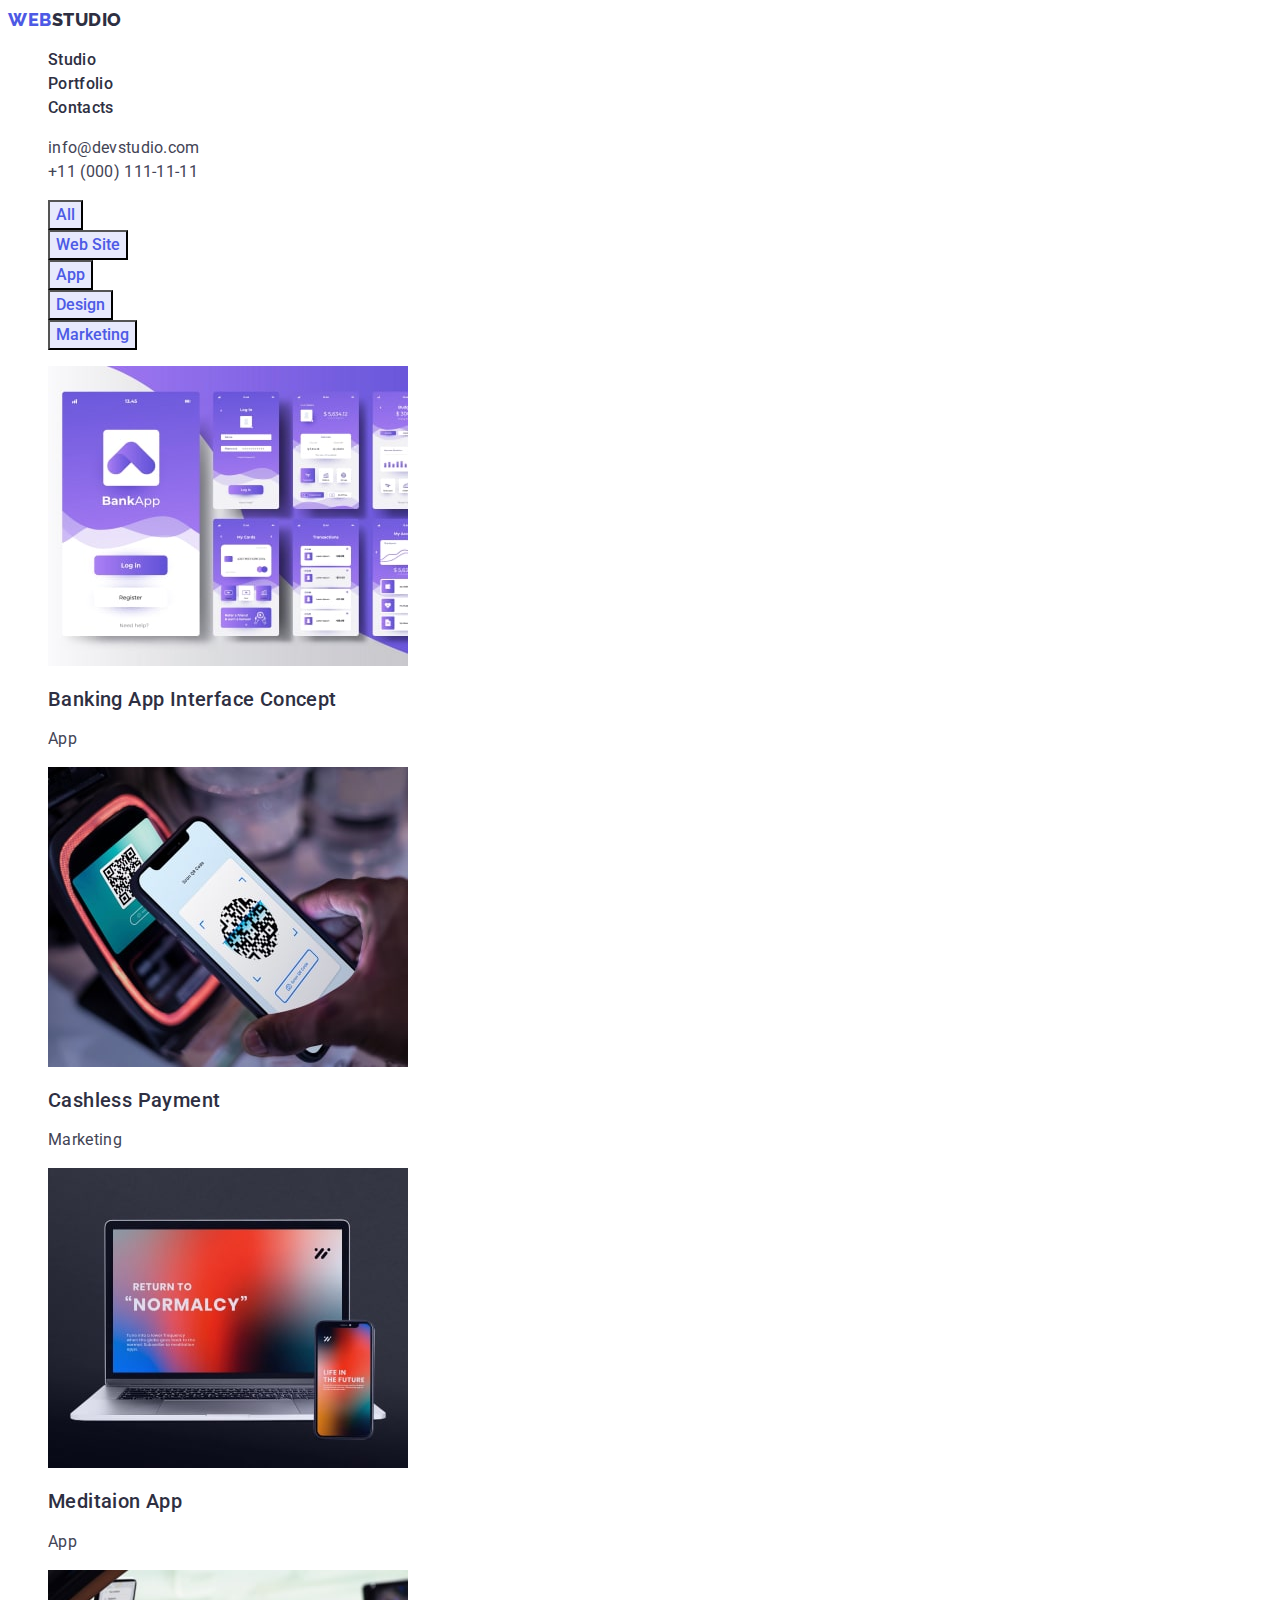
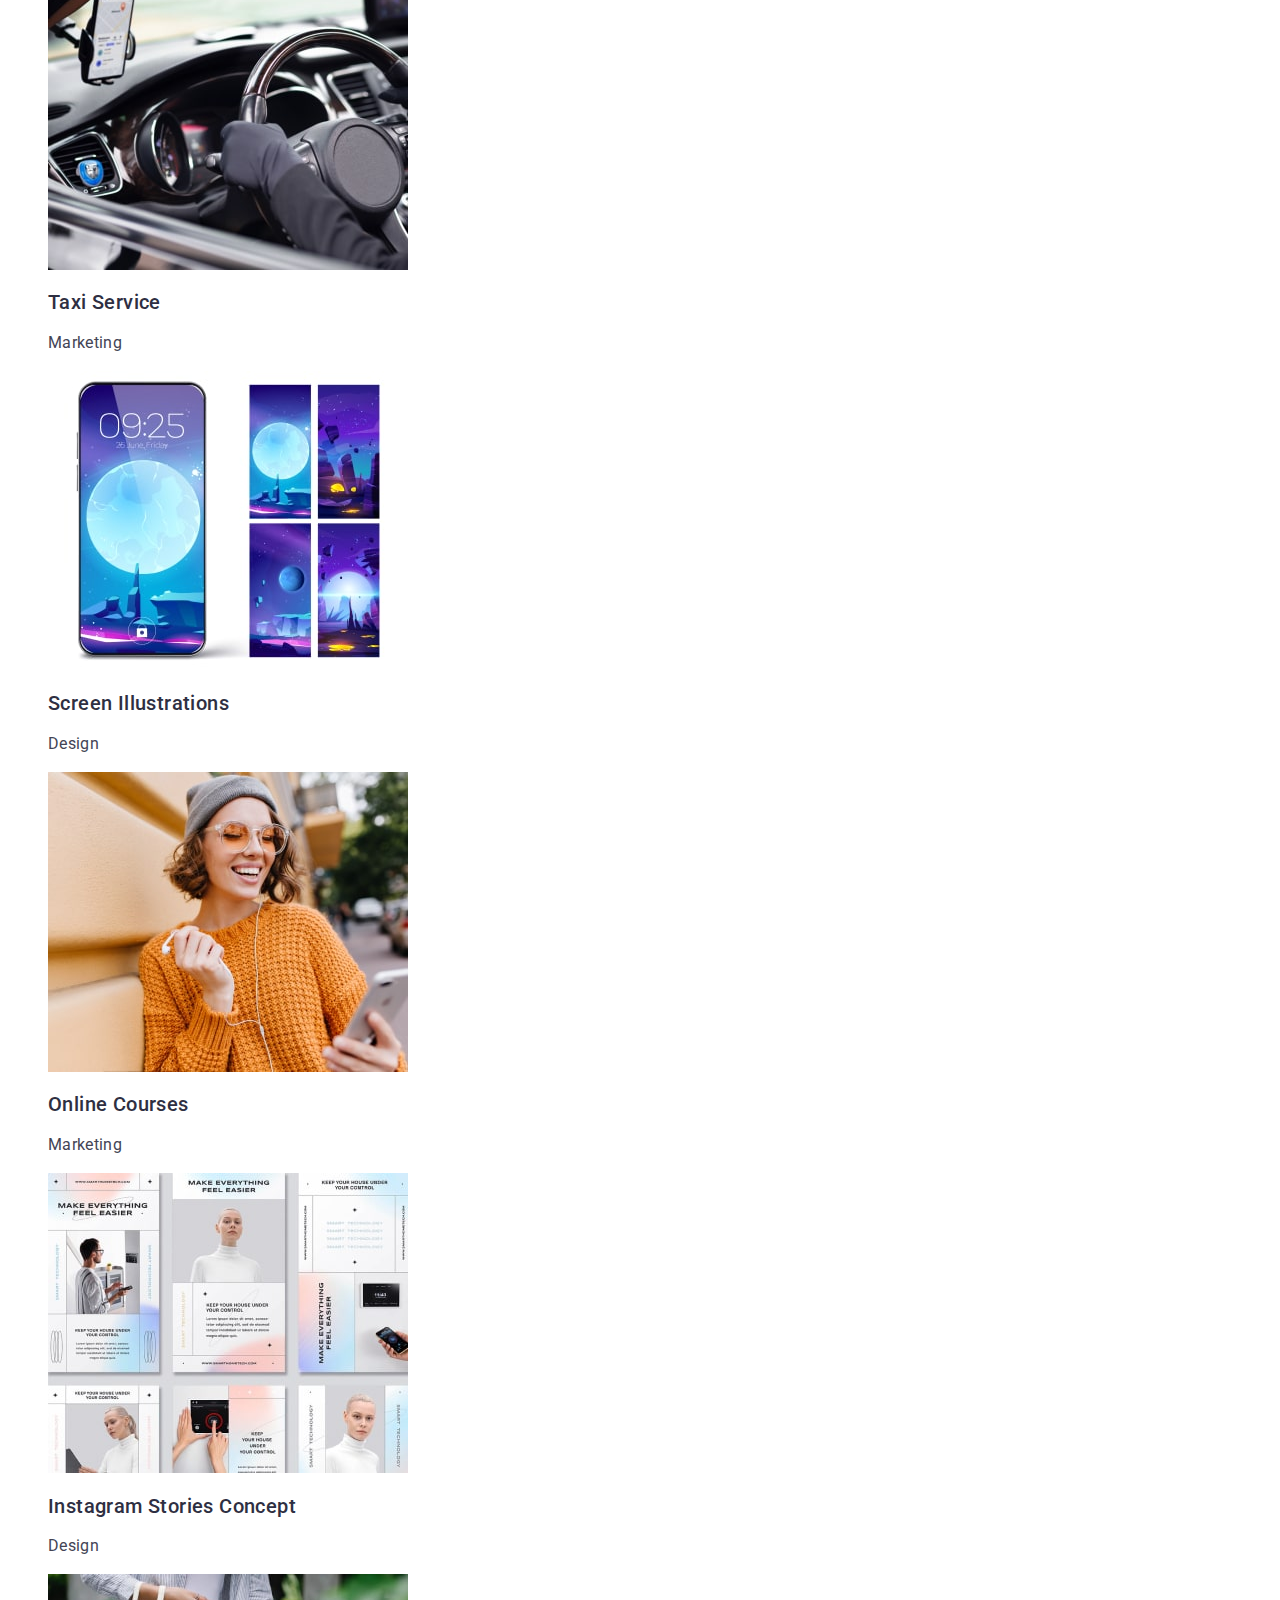
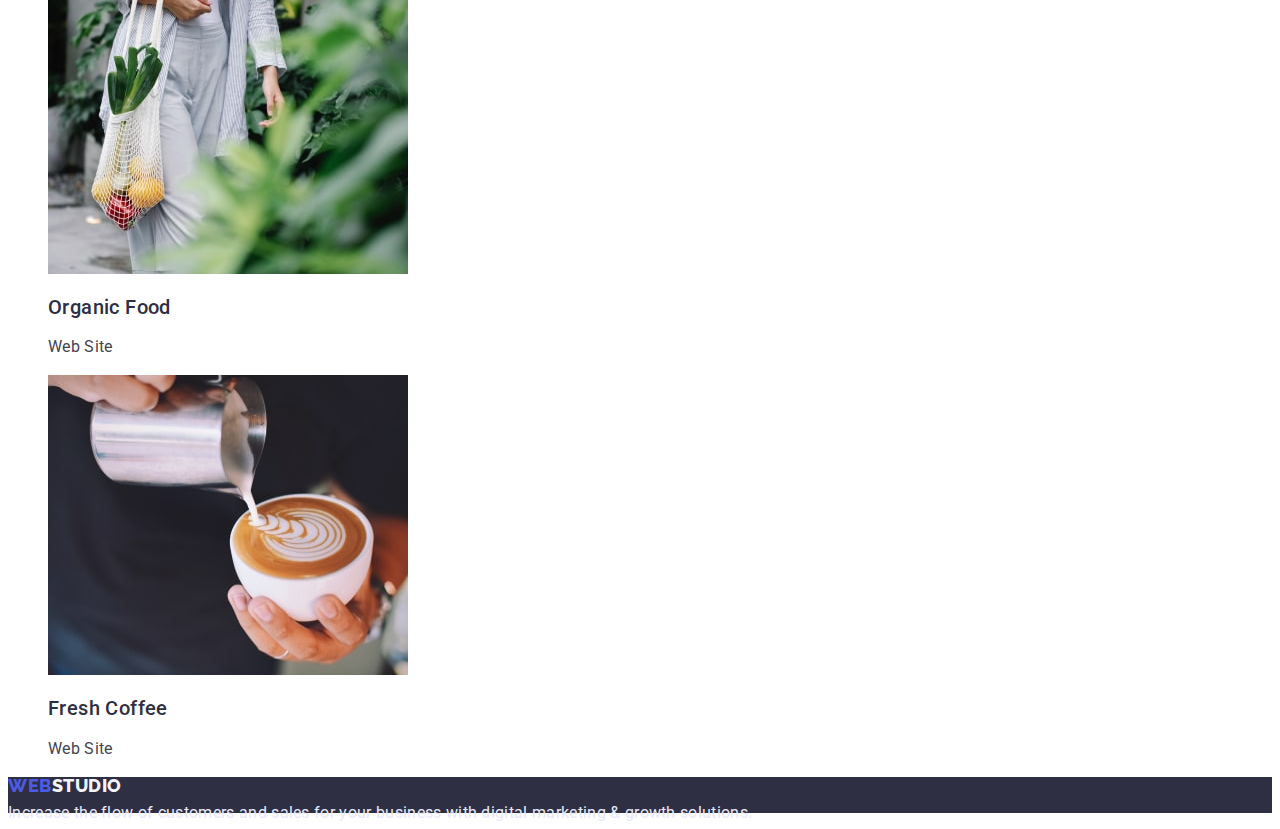
==== portfolio.html @ eefeaeb1 "copy" ====
<!DOCTYPE html>
<html lang="en">
<head>
    <meta charset="UTF-8">
    <meta http-equiv="X-UA-Compatible" content="IE=edge">
    <meta name="viewport" content="width=device-width, initial-scale=1.0">
    <title>Portfolio</title>
    <link rel="preconnect" href="https://fonts.googleapis.com">
    <link rel="preconnect" href="https://fonts.gstatic.com" crossorigin>
    <link href="https://fonts.googleapis.com/css2?family=Raleway:wght@800&family=Roboto:wght@400;500;700&display=swap" rel="stylesheet">
    <link rel="stylesheet" href="./css/styles.css">
</head>
<body>
    <header>
        <nav>
            <a class="logo-title" href="./index.html">Web<span class="logo-title-secondary">Studio</span></a>
            <ul class="navigate">
                <li ><a class="navigate-item" href="./index.html">Studio</a></li>
                <li ><a class="navigate-item" href="./portfolio.html">Portfolio</a></li>
                <li ><a class="navigate-item" href="">Contacts</a></li>
                
            </ul>
        </nav>
        <address>
            <Ul >
                <li ><a class="head-link" href="mailto:info@devstudio.com">info@devstudio.com</a></li>
                <li><a class="head-link" href="tel:+110001111111">+11 (000) 111-11-11</a></li>
            </Ul>
        </address>
            
        
    </header>
    <section class="portfolio">
        <h1 class="visually-hidden">Portfolio</h1>
        
        <ul class="portfolio-nav" >
            <li><button class="portfilio-btn" type="button">All</button></li>
            <li><button class="portfilio-btn" type="button">Web Site</button></li>
            <li><button class="portfilio-btn" type="button">App</button></li>
            <li><button class="portfilio-btn" type="button">Design</button></li>
            <li><button class="portfilio-btn" type="button">Marketing</button></li>
         </ul>
        
        <ul>
            <li>
                <a class="item" href="">
                    <img src="./images/img-5-min.jpg" alt="Bankup">
                    <h2 class="prtf-list-title">Banking App Interface Concept</h2>
                    <p class="item-text">App</p>
                    </a>
                
            </li>
            <li>
                <a class="item" href="">
                    <img src="./images/img-6-min.jpg" alt="Scaner">
                    <h2 class="prtf-list-title" >Cashless Payment</h2>
                    <p class="item-text" >Marketing</p>
                </a>
            </li>
            <li>
                <a class="item" href="">
                    
                    <img src="./images/img-7-min.jpg" alt="Laptop and phone">
                    <h2 class="prtf-list-title" >Meditaion App</h2>
                    <p class="item-text" >App</p>
                    
                </a>
            </li>
            <li>
                <a class="item" href="">
                    <img src="./images/img-8-min.jpg" alt="Car">
                    <h2 class="prtf-list-title" >Taxi Service</h2>
                    <p class="item-text" >Marketing</p>
                </a>
            </li>
            <li>
                <a class="item" href="">
                    <img src="./images/img-9-min.jpg" alt="Screen Illustrations">
                    <h2 class="prtf-list-title" >Screen Illustrations</h2>
                    <p class="item-text" >Design</p>
                    </a>
            </li>
            <li>
                <a class="item" href="">
                    
                    <img src="./images/img-10-min.jpg" alt="Girl">
                    <h2 class="prtf-list-title" >Online Courses</h2>
                    <p class="item-text" >Marketing</p>
                    
                </a>
            </li>
            <li>
                <a class="item" href="">
                    
                    <img src="./images/img-11-min.jpg" alt="Instagram Stories Concept">
                    <h2 class="prtf-list-title" >Instagram Stories Concept</h2>
                    <p class="item-text" >Design</p>
                    
                </a>
            </li>
            <li>
                <a class="item" href="">
                    
                    <img src="./images/img-12-min.jpg" alt="Organic Food">
                    <h2 class="prtf-list-title" >Organic Food</h2>
                    <p class="item-text" >Web Site</p>
                    
                </a>
            </li>
            <li>
                <a class="item" href="">
                    
                    <img src="./images/img-13-min.jpg" alt="Fresh Coffee">
                    <h2 class="prtf-list-title" >Fresh Coffee</h2>
                    <p class="item-text" >Web Site</p>
                    
                </a>
            </li>
        </ul>
    </section>
    <footer class="fotter">
        <a class="fotter-logo" href="./index.html">Web<span class="fotter-logo-secondary">Studio</span></a>
        <p class="fotter-text">Increase the flow of customers and sales for your business with digital marketing & growth solutions.</p>
    </footer>


</body>
</html>
---- css/styles.css ----
:root {
--primary-text-color: rgba(67, 68, 85, 1);
--title-text-color: rgba(46, 47, 66, 1);
--accent-color: rgba(0, 0, 0, 0.15);
--seccondary-logo-color: rgba(77, 90, 229, 1);
--text-color: rgba(255, 255, 255, 1);
--secondary-bgc: rgba(244, 244, 253, 1);
--fotter-text: rgba(231, 233, 252, 1);
    

}

body {
    background-color: white;
    font-family: 'Roboto',sans-serif;
}
li{
    list-style: none;
}


/*Хедер */

.logo-title {
    font-family: 'Raleway';
    color: var(--seccondary-logo-color);
    text-decoration: none;
    text-transform: uppercase;
    font-weight: 800;
    font-size: 18px;
    line-height: 1.33;
    letter-spacing: 0.03em;

}
 .logo-title-secondary{
    
    color: var(--title-text-color);
    
   
    
 }

 .navigate-item{color: var(--title-text-color);
   
    text-decoration: none;
    font-weight: 500;
font-size: 16px;
line-height: 1.5;
letter-spacing: 0.02em;

 }

 .navigate-item:hover,
 .navigate-item:focus{
   color: var(--seccondary-logo-color);
 }
 .head-link{
   font-style: normal;
    color: var(--primary-text-color);
    text-decoration: none;
    font-size: 16px;
line-height: 1.5;
letter-spacing: 0.02em;

 }
 .head-link:hover,
 .head-link:focus{
   color: var(--seccondary-logo-color);
 }

 /* Герой */

 .hero{
    background-color: var(--title-text-color);

 }
 
 .hero-title{
    color: var(--text-color);
    
font-size: 56px;
line-height: 1.07;
text-align: center;
letter-spacing: 0.02em;

 }

 .hero-button{
    background-color:var(--seccondary-logo-color);
    color: var(--text-color);
    font-size: 16px;
line-height: 1.5;
letter-spacing: 0.04em;
cursor: pointer;

 }

 /* Вторая секция секция */

 .visually-hidden {
    position: absolute;
      white-space: nowrap;
      width: 1px;
      height: 1px;
      overflow: hidden;
      border: 0;
      padding: 0;
      clip: rect(0 0 0 0);
      clip-path: inset(50%);
      margin: -1px;
  }

 .friend-title{
    color: var(--title-text-color);
    font-weight: 500;
font-size: 20px;
line-height: 1.2;
letter-spacing: 0.02em;
 }
 
 .friend-text{
    color: var(--primary-text-color);
    font-size: 16px;
line-height: 1.5px;
letter-spacing: 0.02em;
 }

 /* Третяя секция */

 .act-title{
    color: var(--title-text-color);
    font-size: 36px;
line-height: 40p1.11;
text-align: center;
letter-spacing: 0.02em;

 }

 /* Четверта секція */
 .team{
    background-color:var(--secondary-bgc) ;
 }

 .team-main-titel{
    color: var(--title-text-color);
    font-size: 36px;
line-height: 1.11;
letter-spacing: 0.02em;

 }

 .team-titel{
    color: var(--title-text-color);
    font-size: 20px;
line-height: 1.2;
letter-spacing: 0.02em;
    
 }

 .team-text{
    color: var(--primary-text-color);
    font-size: 16px;
line-height: 1.5;
letter-spacing: 0.02em;
 }
 /* Футер */

 .fotter{
    background-color:var(--title-text-color) ;
 }
 .fotter-logo{
    font-family: 'Raleway';
    color: var(--seccondary-logo-color);
    text-transform: uppercase;
    font-weight: 800;
font-size: 18px;
line-height: 1.16px;
letter-spacing: 0.03em;
text-decoration: none;
 }
 .fotter-logo-secondary{
 color: var(--secondary-bgc);
 }

 .fotter-text{
    color: var(--fotter-text);
    font-size: 16px;
line-height: 1.5px;
letter-spacing: 0.02em;

 }

 /*----------------- Сторінка партфоліо----------------- */

 /* Навігація */

 

 
 .portfilio-btn{
   font-family:'Roboto',sans-serif ;
   font-weight: 500;
   font-size: 16px;
line-height: 1.5;
    color: var(--seccondary-logo-color);
    background-color: var(--fotter-text);
    cursor: pointer;


 }
 .portfilio-btn:hover,
 .partfolio-btn:focus{
    color:var(--text-color) ;
    background-color: rgba(64, 75, 191, 1);

 }

 /* Секція партфоліо */

 .item{
    text-decoration: none;
 }

 .prtf-list-title{
    color: var(--title-text-color);
    font-weight: 500;
font-size: 20px;
line-height: 1.2;
letter-spacing: 0.02em;


 }

 .item-text{
    color: var(--primary-text-color);
    font-size: 16px;
line-height: 1.5;
letter-spacing: 0.02em;

 }
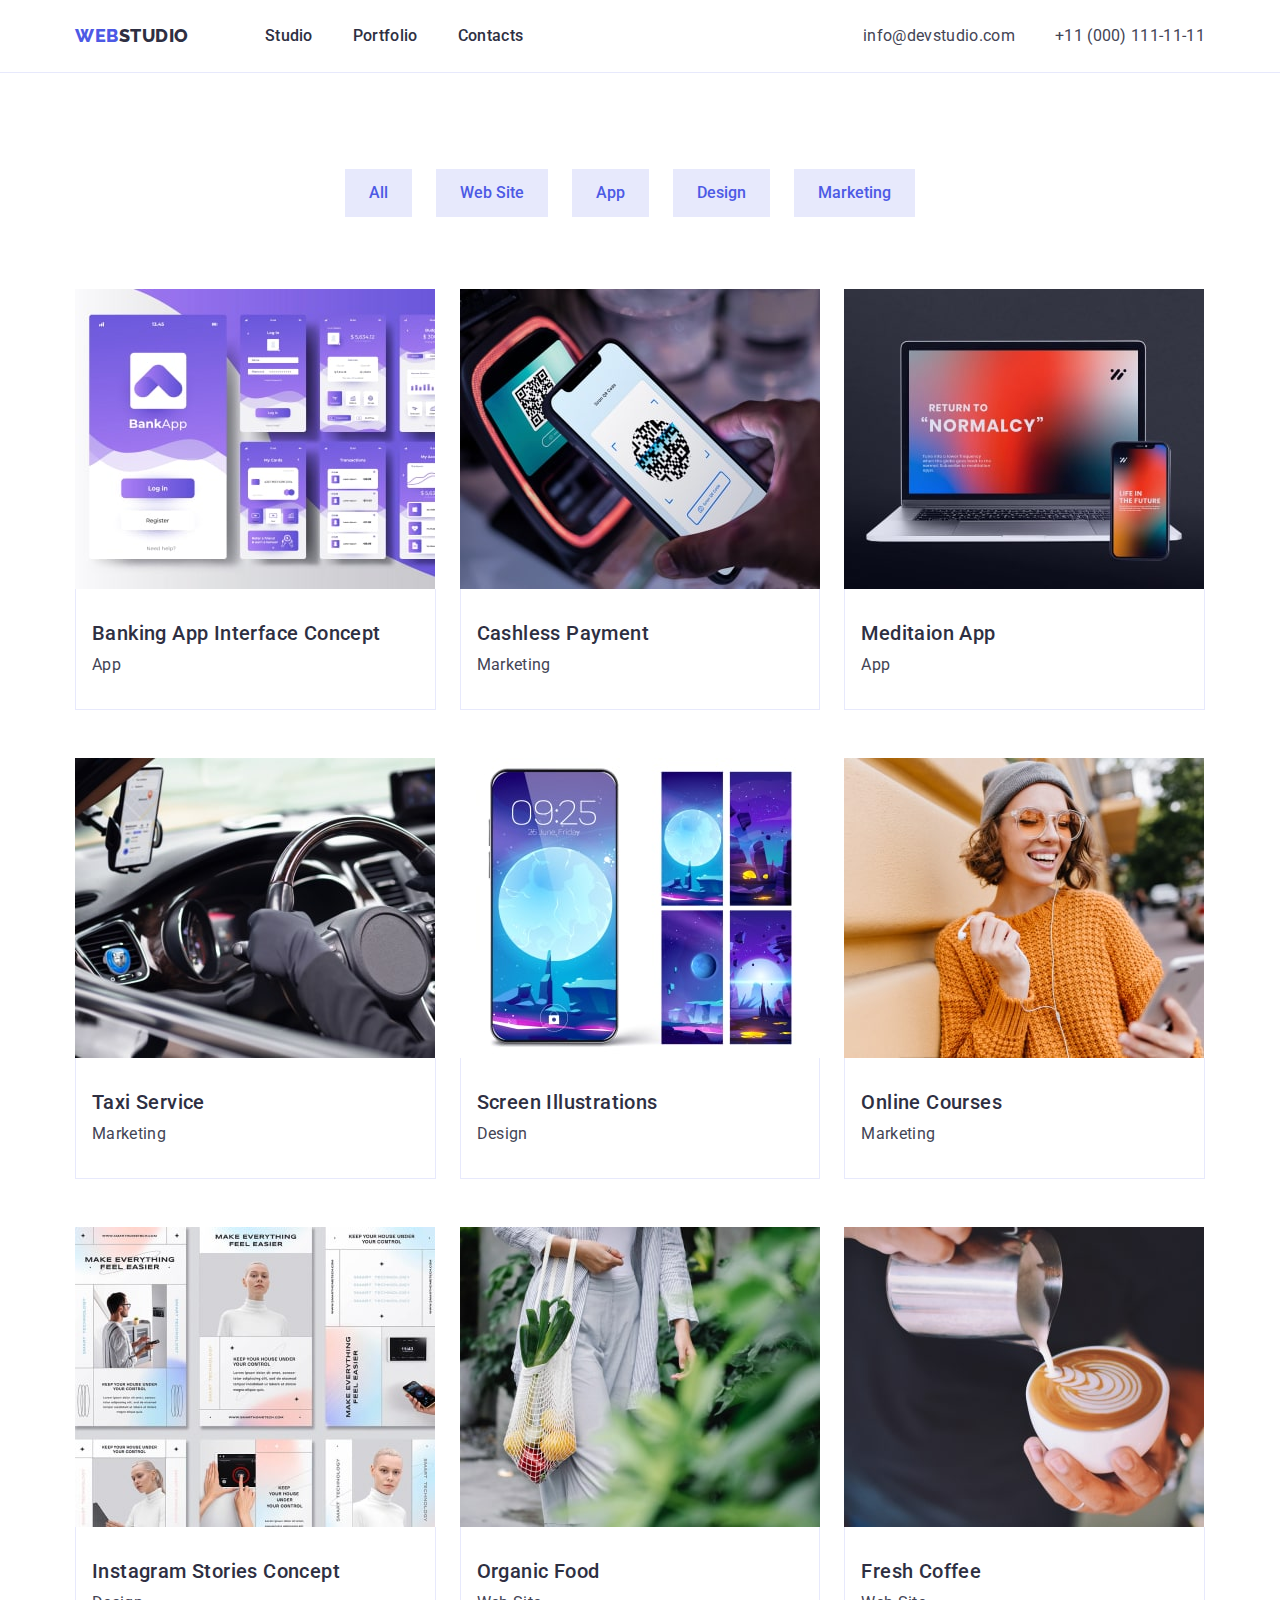
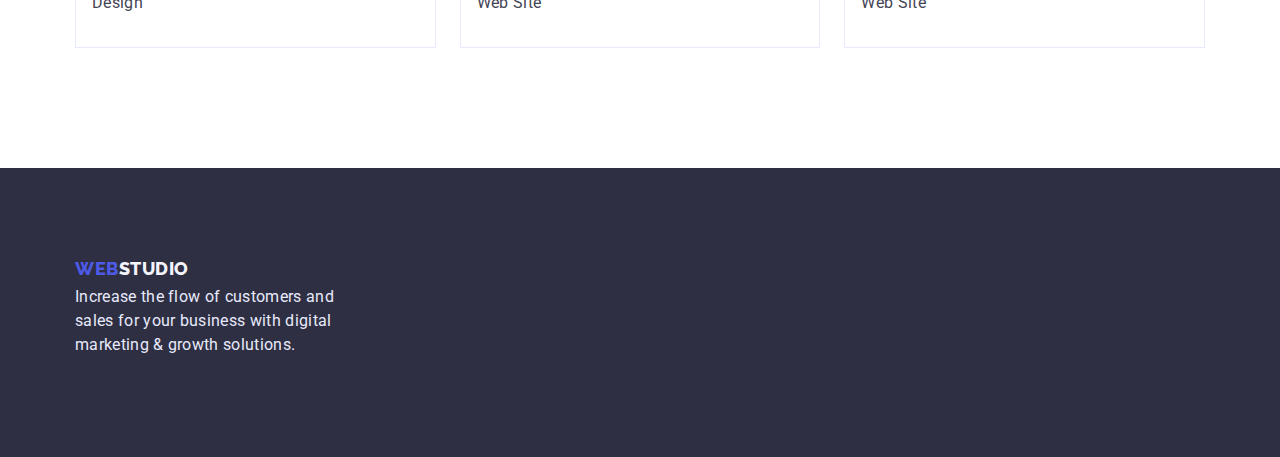
==== commit fc3a00b3: "work" ====
--- a/portfolio.html
+++ b/portfolio.html
@@ -11,22 +11,25 @@
     <link rel="stylesheet" href="./css/styles.css">
 </head>
 <body>
-    <header>
-        <nav>
-            <a class="logo-title" href="./index.html">Web<span class="logo-title-secondary">Studio</span></a>
-            <ul class="navigate">
-                <li ><a class="navigate-item" href="./index.html">Studio</a></li>
-                <li ><a class="navigate-item" href="./portfolio.html">Portfolio</a></li>
-                <li ><a class="navigate-item" href="">Contacts</a></li>
-                
-            </ul>
-        </nav>
-        <address>
-            <Ul >
-                <li ><a class="head-link" href="mailto:info@devstudio.com">info@devstudio.com</a></li>
-                <li><a class="head-link" href="tel:+110001111111">+11 (000) 111-11-11</a></li>
-            </Ul>
-        </address>
+    <header class="header">
+        
+        <div class="conteiner-header">
+            <nav class="head-nav">
+                <a class="logo-title" href="./index.html">Web<span class="logo-title-secondary">Studio</span></a>
+                <ul class="navigate">
+                    <li><a class="navigate-item" href="./index.html">Studio</a></li>
+                    <li><a class="navigate-item" href="./portfolio.html">Portfolio</a></li>
+                    <li><a class="navigate-item" href="">Contacts</a></li>
+                    
+                </ul>
+            </nav>
+            <address>
+                <ul class="link-list" >
+                    <li><a class="head-link" href="mailto:info@devstudio.com">info@devstudio.com</a></li>
+                    <li><a class="head-link" href="tel:+110001111111">+11 (000) 111-11-11</a></li>
+                </ul>
+            </address>
+        </div>
             
         
     </header>
@@ -34,93 +37,117 @@
         <h1 class="visually-hidden">Portfolio</h1>
         
         <ul class="portfolio-nav" >
-            <li><button class="portfilio-btn" type="button">All</button></li>
-            <li><button class="portfilio-btn" type="button">Web Site</button></li>
-            <li><button class="portfilio-btn" type="button">App</button></li>
-            <li><button class="portfilio-btn" type="button">Design</button></li>
-            <li><button class="portfilio-btn" type="button">Marketing</button></li>
+            <li class="item"><button class="portfilio-btn" type="button">All</button></li>
+            <li class="item"><button class="portfilio-btn" type="button">Web Site</button></li>
+            <li class="item"><button class="portfilio-btn" type="button">App</button></li>
+            <li class="item"><button class="portfilio-btn" type="button">Design</button></li>
+            <li class="item"><button class="portfilio-btn" type="button">Marketing</button></li>
          </ul>
-        
-        <ul>
-            <li>
+        <div class="conteiner"> 
+            <ul class="card-list">
+
+            <li class="card">
                 <a class="item" href="">
                     <img src="./images/img-5-min.jpg" alt="Bankup">
-                    <h2 class="prtf-list-title">Banking App Interface Concept</h2>
+                    <div class="prtf-text-box">
+                        <h2 class="prtf-list-title">Banking App Interface Concept</h2>
                     <p class="item-text">App</p>
+                    </div>
                     </a>
                 
             </li>
-            <li>
+            <li class="card">
                 <a class="item" href="">
                     <img src="./images/img-6-min.jpg" alt="Scaner">
-                    <h2 class="prtf-list-title" >Cashless Payment</h2>
+                    <div class="prtf-text-box">
+                        <h2 class="prtf-list-title" >Cashless Payment</h2>
                     <p class="item-text" >Marketing</p>
+                    </div>
                 </a>
             </li>
-            <li>
+            <li class="card">
                 <a class="item" href="">
                     
                     <img src="./images/img-7-min.jpg" alt="Laptop and phone">
-                    <h2 class="prtf-list-title" >Meditaion App</h2>
+                    <div class="prtf-text-box">
+                        <h2 class="prtf-list-title" >Meditaion App</h2>
                     <p class="item-text" >App</p>
+                    </div>
                     
                 </a>
             </li>
-            <li>
+            <li class="card">
                 <a class="item" href="">
                     <img src="./images/img-8-min.jpg" alt="Car">
-                    <h2 class="prtf-list-title" >Taxi Service</h2>
+                    <div class="prtf-text-box">
+                        <h2 class="prtf-list-title" >Taxi Service</h2>
                     <p class="item-text" >Marketing</p>
+                    </div>
                 </a>
             </li>
-            <li>
+            <li class="card">
                 <a class="item" href="">
                     <img src="./images/img-9-min.jpg" alt="Screen Illustrations">
-                    <h2 class="prtf-list-title" >Screen Illustrations</h2>
+                    <div class="prtf-text-box">
+                        <h2 class="prtf-list-title" >Screen Illustrations</h2>
                     <p class="item-text" >Design</p>
+                    </div>
                     </a>
             </li>
-            <li>
+            <li class="card">
                 <a class="item" href="">
                     
                     <img src="./images/img-10-min.jpg" alt="Girl">
-                    <h2 class="prtf-list-title" >Online Courses</h2>
+                    <div class="prtf-text-box">
+                        <h2 class="prtf-list-title" >Online Courses</h2>
                     <p class="item-text" >Marketing</p>
+                    </div>
                     
                 </a>
             </li>
-            <li>
+            <li class="card">
                 <a class="item" href="">
                     
                     <img src="./images/img-11-min.jpg" alt="Instagram Stories Concept">
-                    <h2 class="prtf-list-title" >Instagram Stories Concept</h2>
+                    <div class="prtf-text-box">
+                        <h2 class="prtf-list-title" >Instagram Stories Concept</h2>
                     <p class="item-text" >Design</p>
+                    </div>
                     
                 </a>
             </li>
-            <li>
+            <li class="card">
                 <a class="item" href="">
                     
                     <img src="./images/img-12-min.jpg" alt="Organic Food">
-                    <h2 class="prtf-list-title" >Organic Food</h2>
+                    <div class="prtf-text-box">
+                        <h2 class="prtf-list-title" >Organic Food</h2>
                     <p class="item-text" >Web Site</p>
+                    </div>
                     
                 </a>
-            </li>
-            <li>
+            </li >
+            <li class="card">
                 <a class="item" href="">
                     
                     <img src="./images/img-13-min.jpg" alt="Fresh Coffee">
-                    <h2 class="prtf-list-title" >Fresh Coffee</h2>
+                    <div class="prtf-text-box">
+                        <h2 class="prtf-list-title" >Fresh Coffee</h2>
                     <p class="item-text" >Web Site</p>
+                    </div>
                     
                 </a>
             </li>
         </ul>
+    </div>
+       
     </section>
-    <footer class="fotter">
-        <a class="fotter-logo" href="./index.html">Web<span class="fotter-logo-secondary">Studio</span></a>
-        <p class="fotter-text">Increase the flow of customers and sales for your business with digital marketing & growth solutions.</p>
+    <footer class="footer">
+        <div class="conteiner">
+            <a class="footer-logo" href="./index.html">Web<span class="footer-logo-secondary">Studio</span></a>
+        <p class="footer-text">Increase the flow of customers and sales for your business with digital marketing & growth solutions.</p>
+        </div>
+        
     </footer>
 
 
--- a/css/styles.css
+++ b/css/styles.css
@@ -1,3 +1,20 @@
+html{
+   box-sizing:border-box;
+}
+
+*, *::before, *::after{
+   box-sizing: inherit;
+}
+
+
+h1,h2,h3,h4,h5,h6,p{
+   margin: 0;
+}
+
+ul{
+   margin: 0;
+   padding: 0;
+}
 :root {
 --primary-text-color: rgba(67, 68, 85, 1);
 --title-text-color: rgba(46, 47, 66, 1);
@@ -8,18 +25,70 @@
 --fotter-text: rgba(231, 233, 252, 1);
     
 
+
+}
+img{
+   display: block;
 }
 
 body {
     background-color: white;
     font-family: 'Roboto',sans-serif;
+    margin: 0;
 }
 li{
     list-style: none;
 }
 
+.conteiner{
+   width: 1130px;
+   margin-left: auto;
+   margin-right: auto;
+  
+   
+}
 
 /*Хедер */
+
+.header{
+  border-bottom:  1px solid #E7E9FC;;
+}
+
+.conteiner-header{
+
+display: flex;
+   width: 1130px;
+   margin-left: auto;
+   margin-right: auto;
+  
+   justify-content: space-between;
+
+
+
+}
+
+.head-nav{
+   display: flex;
+   align-items: center;
+   margin-top: 24px;
+   margin-bottom: 24px;
+
+
+}
+
+.navigate{
+   display: flex;
+   align-items: center;
+
+}
+
+.link-list{
+   display: flex;
+   align-items: center;
+   margin-top: 24px;
+   margin-bottom: 24px;
+
+}
 
 .logo-title {
     font-family: 'Raleway';
@@ -30,6 +99,7 @@
     font-size: 18px;
     line-height: 1.33;
     letter-spacing: 0.03em;
+    margin-right: 76px;
 
 }
  .logo-title-secondary{
@@ -47,13 +117,15 @@
 font-size: 16px;
 line-height: 1.5;
 letter-spacing: 0.02em;
-
- }
+margin-right: 40px;
+
+}
 
  .navigate-item:hover,
  .navigate-item:focus{
    color: var(--seccondary-logo-color);
  }
+
  .head-link{
    font-style: normal;
     color: var(--primary-text-color);
@@ -61,6 +133,7 @@
     font-size: 16px;
 line-height: 1.5;
 letter-spacing: 0.02em;
+margin-left: 40px;
 
  }
  .head-link:hover,
@@ -70,30 +143,45 @@
 
  /* Герой */
 
+.conteiner-hero{
+   width: 1130px;
+   margin-left: auto;
+   margin-right: auto;
+   
+   padding-bottom: 188px;
+}
+
  .hero{
     background-color: var(--title-text-color);
 
  }
  
  .hero-title{
+   display: block;
     color: var(--text-color);
-    
+    margin-bottom: 50px;
 font-size: 56px;
 line-height: 1.07;
 text-align: center;
 letter-spacing: 0.02em;
-
+padding-top: 188px;
  }
 
  .hero-button{
+   margin:0 auto;
+   display: block;
     background-color:var(--seccondary-logo-color);
     color: var(--text-color);
     font-size: 16px;
 line-height: 1.5;
 letter-spacing: 0.04em;
 cursor: pointer;
-
- }
+padding: 16px 32px;
+border-radius: 4px;
+border: none;
+ }
+ 
+
 
  /* Вторая секция секция */
 
@@ -110,7 +198,24 @@
       margin: -1px;
   }
 
+  .friend-list{
+   display: flex;
+   margin: 0;
+   padding: 0;
+
+  }
+
+  .friend-list > .item{
+   width: 265px;
+   height: 100px;
+    margin-right: 24px;
+    margin-top: 120px;
+    margin-bottom: 120px;
+  }
+
+
  .friend-title{
+   
     color: var(--title-text-color);
     font-weight: 500;
 font-size: 20px;
@@ -121,7 +226,7 @@
  .friend-text{
     color: var(--primary-text-color);
     font-size: 16px;
-line-height: 1.5px;
+line-height: 1.5;
 letter-spacing: 0.02em;
  }
 
@@ -133,27 +238,71 @@
 line-height: 40p1.11;
 text-align: center;
 letter-spacing: 0.02em;
+margin-bottom: 70px;
+
+ }
+
+ .act-list{
+   display: flex;
+   margin-bottom: 120px;
+ }
+
+ .act-list > .item{
+margin-right: 24px;
 
  }
 
  /* Четверта секція */
+
+ .conteiner-team{
+   
+   width: 1130px;
+   margin-left: auto;
+   margin-right: auto;
+  
+   padding-top: 120px;
+   padding-bottom: 120px;
+
+ }
+
+
  .team{
     background-color:var(--secondary-bgc) ;
  }
 
  .team-main-titel{
+   display: block;
+   text-align: center;
     color: var(--title-text-color);
     font-size: 36px;
 line-height: 1.11;
 letter-spacing: 0.02em;
-
- }
-
- .team-titel{
+margin-bottom: 70px;
+
+ }
+
+ .team-list{
+   display: flex;
+ }
+
+ .team-list > .item{
+   margin-right: 24px;
+   background-color: var(--text-color);
+   border-radius: 0px 0px 4px 4px;
+
+ }
+
+ .team-img{
+   margin-bottom: 32px;
+ }
+
+ .team-title{
     color: var(--title-text-color);
     font-size: 20px;
 line-height: 1.2;
 letter-spacing: 0.02em;
+margin-bottom: 8px;
+text-align: center;
     
  }
 
@@ -162,13 +311,24 @@
     font-size: 16px;
 line-height: 1.5;
 letter-spacing: 0.02em;
+margin-bottom: 32px;
+text-align: center;
  }
  /* Футер */
 
- .fotter{
-    background-color:var(--title-text-color) ;
- }
- .fotter-logo{
+ .conteiner-fotter{
+   width: 1130px;
+   margin-left: auto;
+   margin-right: auto;
+   
+ }
+
+
+ .footer{
+    background-color: var(--title-text-color);
+ }
+ .footer-logo{
+   display: block;
     font-family: 'Raleway';
     color: var(--seccondary-logo-color);
     text-transform: uppercase;
@@ -177,16 +337,23 @@
 line-height: 1.16px;
 letter-spacing: 0.03em;
 text-decoration: none;
- }
- .fotter-logo-secondary{
+padding-top: 100px;
+padding-bottom: 16px;
+
+
+ }
+ .footer-logo-secondary{
  color: var(--secondary-bgc);
  }
 
- .fotter-text{
+ .footer-text{
+   display: block;
     color: var(--fotter-text);
     font-size: 16px;
-line-height: 1.5px;
-letter-spacing: 0.02em;
+line-height: 1.5;
+letter-spacing: 0.02em;
+width: 264px;
+padding-bottom: 100px;
 
  }
 
@@ -194,10 +361,24 @@
 
  /* Навігація */
 
+ .portfolio-nav{
+   display: flex;
+   width: 590px;
+   margin-left: auto;
+   margin-right: auto;
+   margin-top: 96px;
  
-
- 
+   
+ }
+
+ .portfolio-nav > .item:not(:last-child){
+   margin-right: 24px;
+
+ }
+
+
  .portfilio-btn{
+   border: none;
    font-family:'Roboto',sans-serif ;
    font-weight: 500;
    font-size: 16px;
@@ -205,7 +386,7 @@
     color: var(--seccondary-logo-color);
     background-color: var(--fotter-text);
     cursor: pointer;
-
+    padding: 12px 24px;
 
  }
  .portfilio-btn:hover,
@@ -221,12 +402,48 @@
     text-decoration: none;
  }
 
+ .conteiner{
+   
+   width: 1130px;
+   margin-left: auto;
+   margin-right: auto;
+  
+ }
+
+ .card-list{
+   display: flex;
+   flex-wrap: wrap;
+   margin-left: -24px;
+ margin-bottom: 72px;
+ margin-top: 72px;
+   
+   
+   
+ }
+
+ .card{
+ flex-basis: calc(100% / 3 - 24px);
+ margin-left: 24px;
+ margin-bottom: 48px;
+ 
+
+ }
+
+ .prtf-text-box{
+   padding: 32px 16px;
+   border: 1px solid #E7E9FC;
+   border-top: none;
+  
+ }
+
  .prtf-list-title{
     color: var(--title-text-color);
     font-weight: 500;
 font-size: 20px;
 line-height: 1.2;
 letter-spacing: 0.02em;
+margin-bottom: 8px;
+
 
 
  }
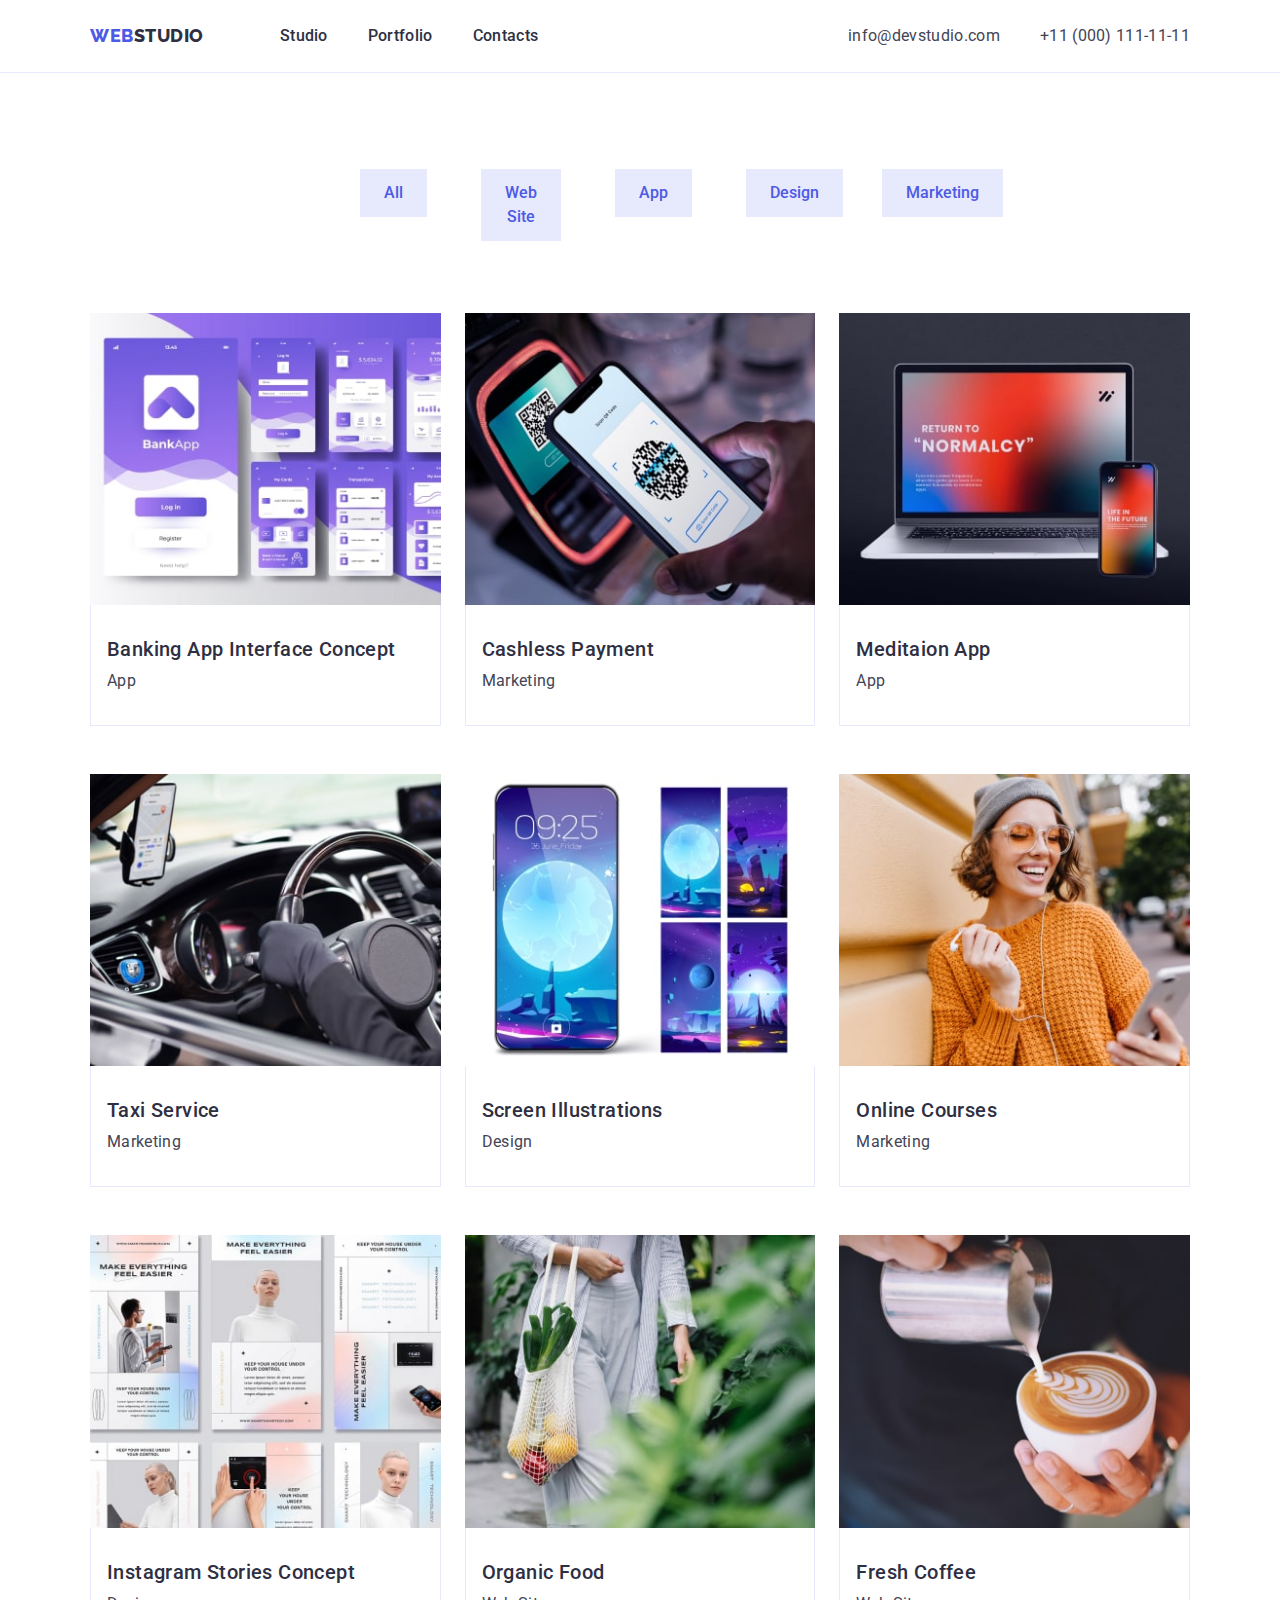
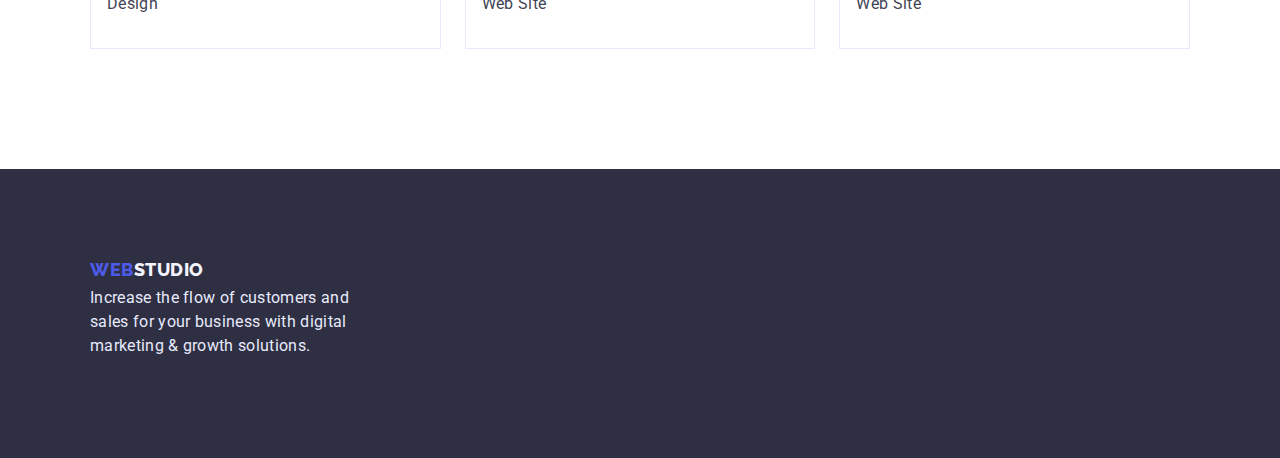
==== commit 97e3d247: "changes" ====
--- a/portfolio.html
+++ b/portfolio.html
@@ -43,7 +43,8 @@
             <li class="item"><button class="portfilio-btn" type="button">Design</button></li>
             <li class="item"><button class="portfilio-btn" type="button">Marketing</button></li>
          </ul>
-        <div class="conteiner"> 
+         
+        <div class="conteiner-prtf"> 
             <ul class="card-list">
 
             <li class="card">
--- a/css/styles.css
+++ b/css/styles.css
@@ -28,6 +28,7 @@
 
 }
 img{
+   width: 100%;
    display: block;
 }
 
@@ -44,6 +45,7 @@
    width: 1130px;
    margin-left: auto;
    margin-right: auto;
+   padding-right: 15px;
   
    
 }
@@ -55,6 +57,8 @@
 }
 
 .conteiner-header{
+   padding-right: 15px;
+   padding-left: 15px;
 
 display: flex;
    width: 1130px;
@@ -262,6 +266,8 @@
   
    padding-top: 120px;
    padding-bottom: 120px;
+   padding-right: 15px;
+   padding-left: 15px;
 
  }
 
@@ -373,6 +379,8 @@
 
  .portfolio-nav > .item:not(:last-child){
    margin-right: 24px;
+   padding-left: 15px;
+   padding-right: 15px;
 
  }
 
@@ -407,6 +415,17 @@
    width: 1130px;
    margin-left: auto;
    margin-right: auto;
+   padding-right: 15px;
+   padding-left: 15px;
+  
+ }
+
+ .conteiner-prtf{
+   width: 1130px;
+   margin-left: auto;
+   margin-right: auto;
+   padding-right: 15px;
+   padding-left: 15px;
   
  }
 
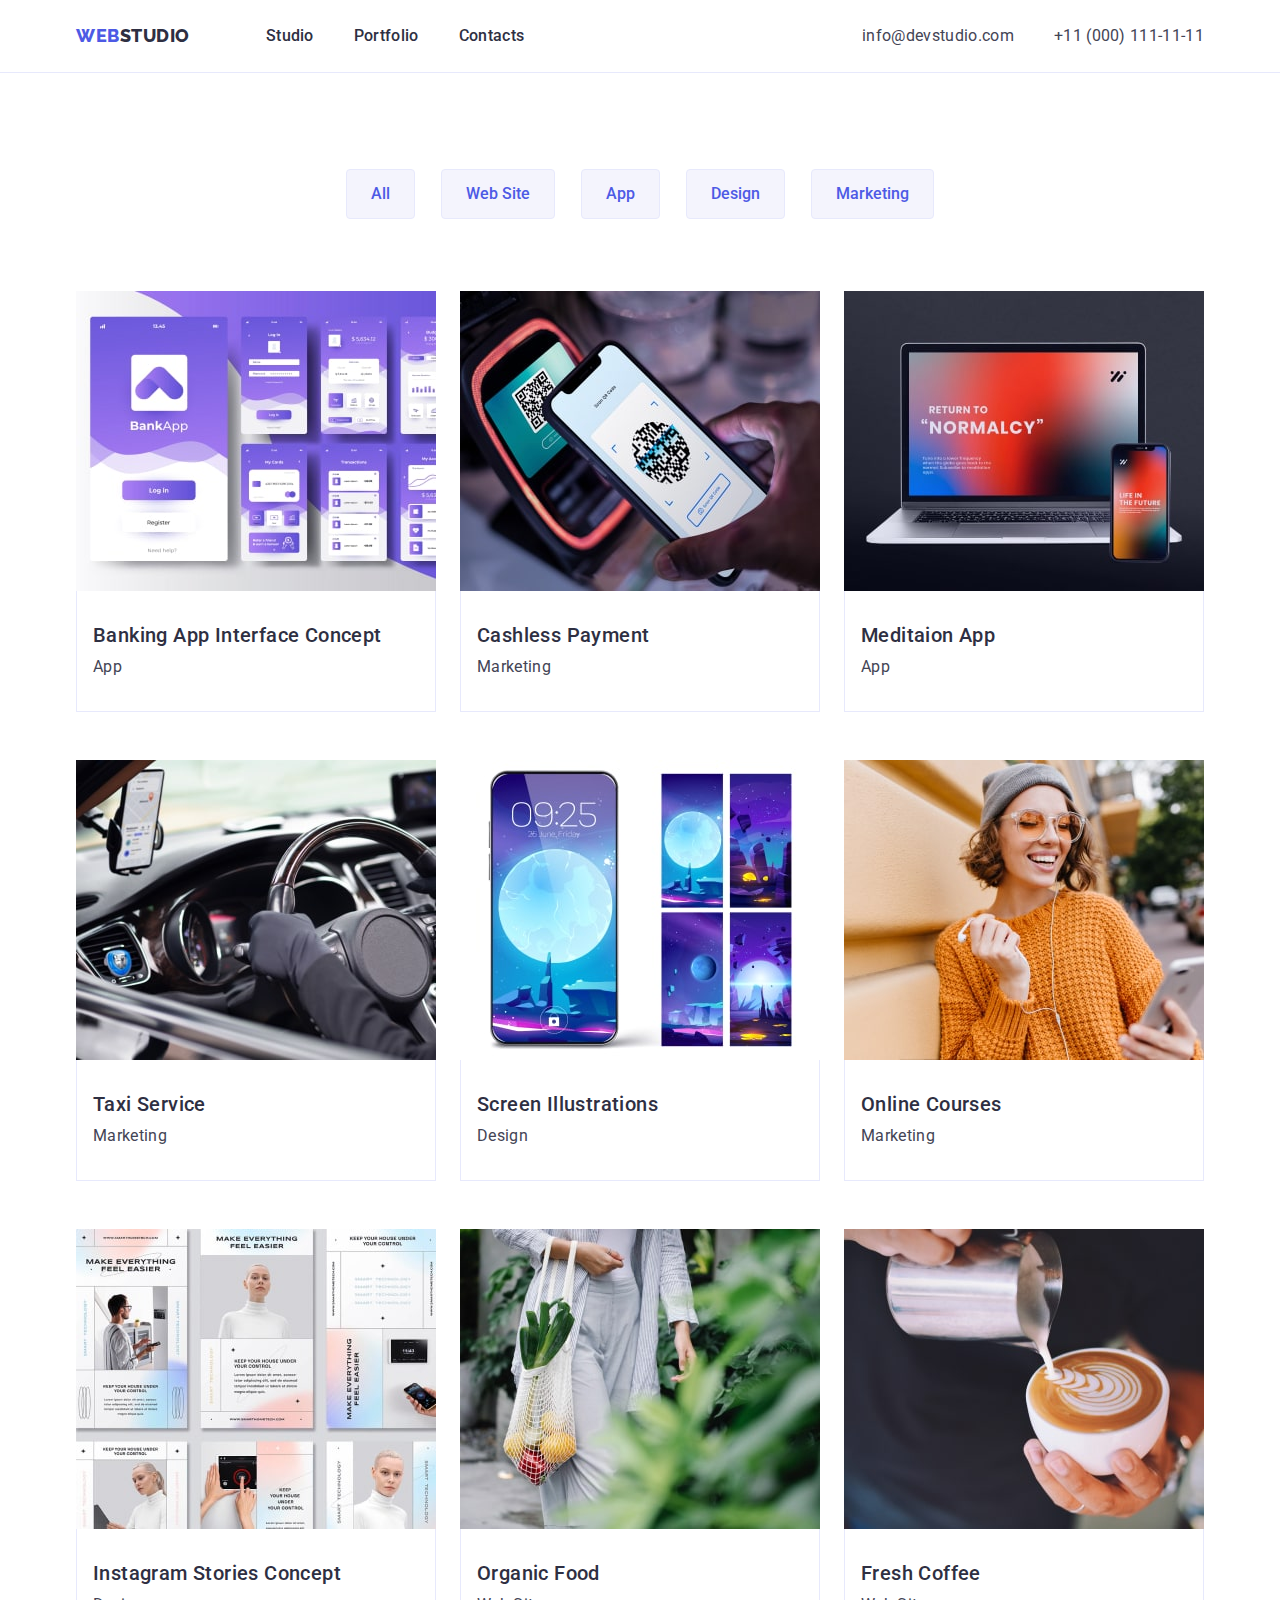
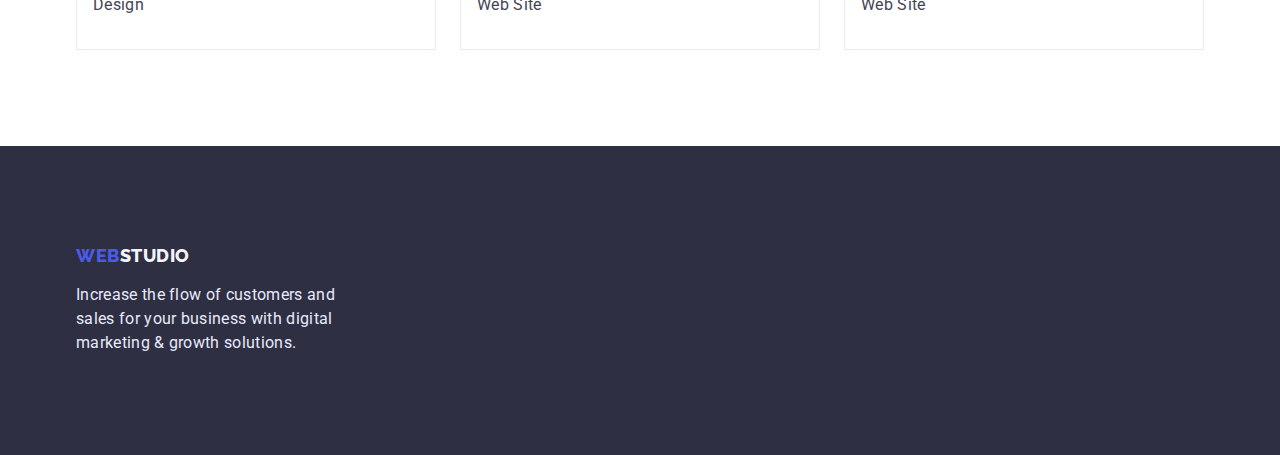
==== commit 81fa5b8a: "changes" ====
--- a/portfolio.html
+++ b/portfolio.html
@@ -13,28 +13,37 @@
 <body>
     <header class="header">
         
-        <div class="conteiner-header">
-            <nav class="head-nav">
-                <a class="logo-title" href="./index.html">Web<span class="logo-title-secondary">Studio</span></a>
-                <ul class="navigate">
-                    <li><a class="navigate-item" href="./index.html">Studio</a></li>
-                    <li><a class="navigate-item" href="./portfolio.html">Portfolio</a></li>
-                    <li><a class="navigate-item" href="">Contacts</a></li>
-                    
-                </ul>
-            </nav>
-            <address>
-                <ul class="link-list" >
-                    <li><a class="head-link" href="mailto:info@devstudio.com">info@devstudio.com</a></li>
-                    <li><a class="head-link" href="tel:+110001111111">+11 (000) 111-11-11</a></li>
-                </ul>
-            </address>
+        <div class="conteiner">
+
+            <div class="head-list">
+
+                <nav class="head-nav">
+                    <a class="logo-title" href="./index.html">Web<span class="logo-title-secondary">Studio</span></a>
+                    <ul class="navigate">
+                        <li class="item"><a class="navigate-item" href="./index.html">Studio</a></li>
+                        <li class="item"><a class="navigate-item" href="./portfolio.html">Portfolio</a></li>
+                        <li class="item"><a class="navigate-item" href="">Contacts</a></li>
+                        
+                    </ul>
+                </nav>
+                <address>
+                    <ul class="link-list" >
+                        <li><a class="head-link" href="mailto:info@devstudio.com">info@devstudio.com</a></li>
+                        <li><a class="head-link" href="tel:+110001111111">+11 (000) 111-11-11</a></li>
+                    </ul>
+                </address>
+
+            </div>
+           
         </div>
             
         
     </header>
     <section class="portfolio">
-        <h1 class="visually-hidden">Portfolio</h1>
+
+        <div class="conteiner">
+
+            <h1 class="visually-hidden">Portfolio</h1>
         
         <ul class="portfolio-nav" >
             <li class="item"><button class="portfilio-btn" type="button">All</button></li>
@@ -44,7 +53,7 @@
             <li class="item"><button class="portfilio-btn" type="button">Marketing</button></li>
          </ul>
          
-        <div class="conteiner-prtf"> 
+        
             <ul class="card-list">
 
             <li class="card">
@@ -140,8 +149,9 @@
                 </a>
             </li>
         </ul>
-    </div>
-       
+            
+        </div>
+
     </section>
     <footer class="footer">
         <div class="conteiner">
--- a/css/styles.css
+++ b/css/styles.css
@@ -42,10 +42,11 @@
 }
 
 .conteiner{
-   width: 1130px;
+   width: 1158px;
    margin-left: auto;
    margin-right: auto;
    padding-right: 15px;
+   padding-left: 15px;
   
    
 }
@@ -54,28 +55,20 @@
 
 .header{
   border-bottom:  1px solid #E7E9FC;;
-}
-
-.conteiner-header{
-   padding-right: 15px;
-   padding-left: 15px;
-
-display: flex;
-   width: 1130px;
-   margin-left: auto;
-   margin-right: auto;
-  
+  
+}
+
+.head-list{
+   display: flex;
    justify-content: space-between;
-
-
-
-}
+}
+
+
 
 .head-nav{
    display: flex;
    align-items: center;
-   margin-top: 24px;
-   margin-bottom: 24px;
+  
 
 
 }
@@ -89,13 +82,12 @@
 .link-list{
    display: flex;
    align-items: center;
-   margin-top: 24px;
-   margin-bottom: 24px;
+  
 
 }
 
 .logo-title {
-    font-family: 'Raleway';
+    font-family:'Raleway';
     color: var(--seccondary-logo-color);
     text-decoration: none;
     text-transform: uppercase;
@@ -104,14 +96,22 @@
     line-height: 1.33;
     letter-spacing: 0.03em;
     margin-right: 76px;
+    padding-top: 24px;
+  padding-bottom: 24px;
+    
 
 }
  .logo-title-secondary{
     
     color: var(--title-text-color);
     
-   
-    
+    
+   
+    
+ }
+
+ .navigate > .item:not(:last-child) {
+   margin-right: 40px;
  }
 
  .navigate-item{color: var(--title-text-color);
@@ -121,7 +121,10 @@
 font-size: 16px;
 line-height: 1.5;
 letter-spacing: 0.02em;
-margin-right: 40px;
+padding-top: 24px;
+padding-bottom: 24px;
+
+
 
 }
 
@@ -131,6 +134,7 @@
  }
 
  .head-link{
+   display: block;
    font-style: normal;
     color: var(--primary-text-color);
     text-decoration: none;
@@ -138,6 +142,8 @@
 line-height: 1.5;
 letter-spacing: 0.02em;
 margin-left: 40px;
+padding-top: 24px;
+padding-bottom: 24px;
 
  }
  .head-link:hover,
@@ -147,16 +153,12 @@
 
  /* Герой */
 
-.conteiner-hero{
-   width: 1130px;
-   margin-left: auto;
-   margin-right: auto;
-   
-   padding-bottom: 188px;
-}
+
 
  .hero{
     background-color: var(--title-text-color);
+    padding-top: 188px;
+    padding-bottom: 188px;
 
  }
  
@@ -168,7 +170,7 @@
 line-height: 1.07;
 text-align: center;
 letter-spacing: 0.02em;
-padding-top: 188px;
+
  }
 
  .hero-button{
@@ -188,6 +190,11 @@
 
 
  /* Вторая секция секция */
+
+ .friend{
+   margin-top: 120px;
+   margin-bottom: 120px;
+ }
 
  .visually-hidden {
     position: absolute;
@@ -213,8 +220,11 @@
    width: 265px;
    height: 100px;
     margin-right: 24px;
-    margin-top: 120px;
-    margin-bottom: 120px;
+   
+  }
+
+  .friend-list > .item:last-child{
+   margin-right: 0;
   }
 
 
@@ -225,6 +235,7 @@
 font-size: 20px;
 line-height: 1.2;
 letter-spacing: 0.02em;
+margin-bottom: 8px;
  }
  
  .friend-text{
@@ -235,6 +246,10 @@
  }
 
  /* Третяя секция */
+
+ .act{
+   margin-bottom: 120px;
+ }
 
  .act-title{
     color: var(--title-text-color);
@@ -248,10 +263,10 @@
 
  .act-list{
    display: flex;
-   margin-bottom: 120px;
- }
-
- .act-list > .item{
+   
+ }
+
+ .act-list > .item:not(:last-child){
 margin-right: 24px;
 
  }
@@ -274,6 +289,8 @@
 
  .team{
     background-color:var(--secondary-bgc) ;
+    padding-top:120px ;
+    padding-bottom: 120px;
  }
 
  .team-main-titel{
@@ -298,6 +315,10 @@
 
  }
 
+ .team-list > .item:last-child{
+   margin-right: 0;
+ }
+
  .team-img{
    margin-bottom: 32px;
  }
@@ -332,6 +353,8 @@
 
  .footer{
     background-color: var(--title-text-color);
+    padding-top: 100px;
+    padding-bottom: 100px;
  }
  .footer-logo{
    display: block;
@@ -340,10 +363,10 @@
     text-transform: uppercase;
     font-weight: 800;
 font-size: 18px;
-line-height: 1.16px;
+line-height: 1.16;
 letter-spacing: 0.03em;
 text-decoration: none;
-padding-top: 100px;
+
 padding-bottom: 16px;
 
 
@@ -359,28 +382,35 @@
 line-height: 1.5;
 letter-spacing: 0.02em;
 width: 264px;
-padding-bottom: 100px;
+
 
  }
 
  /*----------------- Сторінка партфоліо----------------- */
 
+ .portfolio{
+   margin-top: 96px;
+   margin-bottom: 96px;
+ }
+
+
  /* Навігація */
-
+ 
  .portfolio-nav{
    display: flex;
-   width: 590px;
+   width: 620px;
    margin-left: auto;
    margin-right: auto;
-   margin-top: 96px;
- 
+   
+   padding-left: 15px;
+   padding-right: 15px;
+   justify-content: space-around;
    
  }
 
  .portfolio-nav > .item:not(:last-child){
    margin-right: 24px;
-   padding-left: 15px;
-   padding-right: 15px;
+  
 
  }
 
@@ -392,15 +422,19 @@
    font-size: 16px;
 line-height: 1.5;
     color: var(--seccondary-logo-color);
-    background-color: var(--fotter-text);
+    background-color: var(--secondary-bgc);
     cursor: pointer;
     padding: 12px 24px;
+    border: 1px solid #E7E9FC;
+border-radius: 4px;
 
  }
  .portfilio-btn:hover,
  .partfolio-btn:focus{
     color:var(--text-color) ;
     background-color: rgba(64, 75, 191, 1);
+    border: 1px solid rgba(64, 75, 191, 1);;
+
 
  }
 
@@ -410,15 +444,8 @@
     text-decoration: none;
  }
 
- .conteiner{
-   
-   width: 1130px;
-   margin-left: auto;
-   margin-right: auto;
-   padding-right: 15px;
-   padding-left: 15px;
-  
- }
+ 
+ 
 
  .conteiner-prtf{
    width: 1130px;
@@ -433,7 +460,8 @@
    display: flex;
    flex-wrap: wrap;
    margin-left: -24px;
- margin-bottom: 72px;
+   margin-bottom: -48px;
+ 
  margin-top: 72px;
    
    
